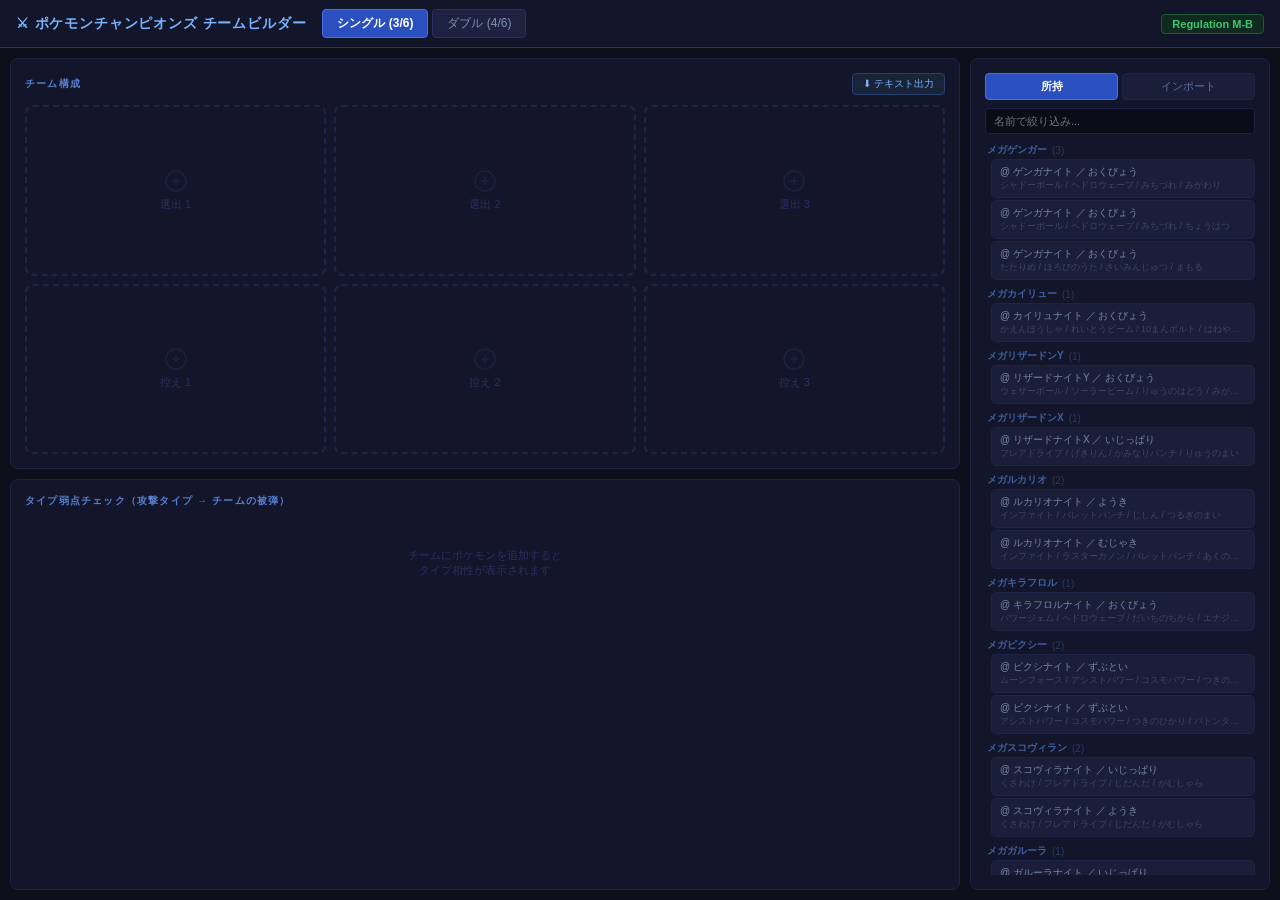
==== index.html @ 6aa1f06a "Initial commit: Pokemon Champions team builder web app Includes team builder web app (single-file HT" ====
<!DOCTYPE html>
<html lang="ja">
<head>
<meta charset="UTF-8">
<meta name="viewport" content="width=device-width, initial-scale=1.0">
<title>ポケチャン チームビルダー</title>
<style>
* { box-sizing: border-box; margin: 0; padding: 0; }
body { background: #0d0f1a; color: #dde0f0; font-family: 'Segoe UI','Noto Sans JP',sans-serif; font-size: 13px; height: 100vh; overflow: hidden; }

/* ── Header ── */
header { background: #13162a; border-bottom: 1px solid #2a3060; padding: 10px 16px; display: flex; align-items: center; gap: 16px; height: 48px; }
header h1 { font-size: 14px; font-weight: 700; color: #7ab4ff; letter-spacing: 0.06em; white-space: nowrap; }
.tabs { display: flex; gap: 4px; }
.tab { padding: 5px 14px; background: #1e2240; border: 1px solid #2a3060; border-radius: 4px; color: #8090b8; cursor: pointer; font-size: 12px; transition: all 0.15s; }
.tab.active { background: #2a50c0; border-color: #4a70e0; color: #fff; font-weight: 600; }
.tab:hover:not(.active) { border-color: #4a70e0; color: #c0d0f0; }
.reg-badge { margin-left: auto; background: #0f2a1e; border: 1px solid #1e5a38; color: #3dc870; padding: 3px 10px; border-radius: 4px; font-size: 11px; font-weight: 600; }
.btn-dl { background: #1a2438; border: 1px solid #2a4070; color: #7ab4ff; padding: 3px 10px; border-radius: 4px; font-size: 10px; cursor: pointer; transition: all 0.15s; }
.btn-dl:hover { background: #2a3a58; }

/* ── Layout ── */
.layout { display: grid; grid-template-columns: 1fr 300px; grid-template-rows: 1fr 1fr; gap: 10px; padding: 10px; height: calc(100vh - 48px); }
.import-panel { grid-column: 2; grid-row: 1 / 3; }

/* ── Panel ── */
.panel { background: #13162a; border: 1px solid #1e2448; border-radius: 8px; padding: 14px; overflow: hidden; display: flex; flex-direction: column; }
.panel-title { font-size: 10px; font-weight: 700; color: #5880d0; text-transform: uppercase; letter-spacing: 0.12em; margin-bottom: 10px; flex-shrink: 0; display: flex; justify-content: space-between; align-items: center; }

/* ── Dup warning ── */
.dup-warning { background: #2a1510; border: 1px solid #6a2020; border-radius: 4px; color: #ff8080; font-size: 10px; padding: 5px 8px; margin-bottom: 8px; flex-shrink: 0; line-height: 1.6; }

/* ── Team grid ── */
.team-grid { display: grid; grid-template-columns: repeat(3, 1fr); gap: 8px; flex: 1; }
.slot { border: 2px dashed #1e2448; border-radius: 8px; display: flex; align-items: center; justify-content: center; cursor: pointer; transition: all 0.15s; position: relative; overflow: hidden; min-height: 0; }
.slot:hover:not(.filled) { border-color: #2a50c0; background: #161a30; }
.slot.filled { border-style: solid; border-color: #2a3060; cursor: default; align-items: flex-start; }
.slot.filled.dup-poke { border-color: #8a3040 !important; }
.slot.filled.dup-item { box-shadow: 0 0 0 1px #8a6020; }
.slot-empty { display: flex; flex-direction: column; align-items: center; gap: 4px; color: #2a3060; }
.slot-empty svg { width: 24px; height: 24px; opacity: 0.4; }
.slot-empty span { font-size: 11px; }

.poke-card { width: 100%; padding: 8px 8px 8px 8px; height: 100%; position: relative; }
.poke-sprite { position: absolute; top: 4px; right: 4px; width: 52px; height: 52px; image-rendering: pixelated; opacity: 0.9; pointer-events: none; }
.poke-sprite-placeholder { position: absolute; top: 4px; right: 4px; width: 52px; height: 52px; display: flex; align-items: center; justify-content: center; font-size: 22px; opacity: 0.5; }
.poke-name { font-weight: 700; font-size: 12px; margin-bottom: 2px; cursor: pointer; padding-right: 56px; line-height: 1.3; }
.poke-name:hover { color: #7ab4ff; }
.poke-item { font-size: 10px; color: #7888a8; margin-bottom: 4px; }
.poke-types { display: flex; gap: 3px; margin-bottom: 5px; flex-wrap: wrap; }
.type-badge { font-size: 9px; padding: 2px 6px; border-radius: 3px; font-weight: 700; color: #fff; letter-spacing: 0.03em; }
.poke-moves { font-size: 9px; color: #606880; line-height: 1.65; }
.poke-nature { font-size: 9px; color: #506060; margin-top: 3px; }
.btn-remove { position: absolute; top: 4px; left: 4px; background: rgba(180,40,40,0.25); border: none; color: #ff7070; border-radius: 3px; width: 16px; height: 16px; cursor: pointer; font-size: 11px; line-height: 16px; text-align: center; transition: background 0.15s; }
.btn-remove:hover { background: rgba(200,50,50,0.5); }
.btn-edit { position: absolute; bottom: 4px; right: 4px; background: rgba(40,80,180,0.3); border: 1px solid #2a4070; color: #7ab4ff; border-radius: 3px; padding: 2px 6px; cursor: pointer; font-size: 9px; transition: background 0.15s; }
.btn-edit:hover { background: rgba(60,100,200,0.5); }

/* ── Type chart ── */
.type-chart-grid { flex: 1; overflow-y: auto; }
.type-row { display: flex; align-items: center; gap: 6px; margin-bottom: 3px; }
.type-label { flex-shrink: 0; font-size: 9px; padding: 2px 6px; border-radius: 3px; font-weight: 700; color: #fff; width: 68px; text-align: center; }
.weakness-dots { display: flex; gap: 2px; flex-wrap: wrap; }
.wd { width: 16px; height: 16px; border-radius: 50%; font-size: 8px; font-weight: 700; display: flex; align-items: center; justify-content: center; }
.wd-4 { background: #b02020; color: #fff; }
.wd-2 { background: #d06020; color: #fff; }
.wd-h { background: #1a3a28; color: #3dc870; border: 1px solid #1e5a38; }
.wd-0 { background: #101520; color: #2a3060; border: 1px solid #1e2448; }
.chart-empty { color: #2a3060; font-size: 11px; text-align: center; padding: 30px 0; }

/* ── Right panel tabs ── */
.panel-tabs { display: flex; gap: 4px; margin-bottom: 8px; flex-shrink: 0; }
.ptab { flex: 1; padding: 5px; background: #1a1e38; border: 1px solid #1e2448; border-radius: 4px; color: #6070a0; font-size: 11px; cursor: pointer; transition: all 0.15s; }
.ptab.active { background: #2a50c0; border-color: #4a70e0; color: #fff; font-weight: 600; }
.ptab-content { display: flex; flex-direction: column; flex: 1; overflow: hidden; }

/* ── My Pokemon tab ── */
.my-search { width: 100%; background: #0a0c18; border: 1px solid #1e2448; border-radius: 4px; color: #b0c0e0; padding: 6px 8px; font-size: 11px; margin-bottom: 6px; flex-shrink: 0; }
.my-search:focus { outline: none; border-color: #2a50c0; }
.my-list { flex: 1; overflow-y: auto; display: flex; flex-direction: column; gap: 2px; }
.my-group-name { font-size: 10px; font-weight: 700; color: #4060a0; display: flex; align-items: center; gap: 5px; padding: 3px 2px 2px; }
.my-group-sprite { width: 22px; height: 22px; image-rendering: pixelated; opacity: 0.85; }
.my-variant { background: #1a1e38; border: 1px solid #1e2448; border-radius: 5px; padding: 5px 8px; cursor: pointer; transition: all 0.15s; margin-left: 6px; margin-bottom: 2px; }
.my-variant:hover { border-color: #2a50c0; background: #161a30; }
.my-variant.in-team { border-color: #1e5a38; background: #0f2a1e; cursor: default; opacity: 0.6; }
.my-variant-item { font-size: 10px; color: #7888a8; }
.my-variant-moves { font-size: 9px; color: #404860; white-space: nowrap; overflow: hidden; text-overflow: ellipsis; }
.my-variant-check { color: #3dc870; font-size: 10px; margin-left: 4px; }
.my-empty { color: #2a3060; font-size: 11px; text-align: center; padding: 20px 0; }

/* ── Import tab ── */
.import-textarea { width: 100%; height: 120px; background: #0a0c18; border: 1px solid #1e2448; border-radius: 6px; color: #b0c0e0; padding: 10px; font-family: 'Consolas','Courier New',monospace; font-size: 11px; resize: none; line-height: 1.65; flex-shrink: 0; transition: border-color 0.15s; }
.import-textarea:focus { outline: none; border-color: #2a50c0; }
.import-textarea::placeholder { color: #2a3060; }
.import-actions { display: flex; gap: 5px; margin: 6px 0; flex-shrink: 0; }
.btn-upload { background: #1a2438; border: 1px solid #2a3860; color: #7090c0; padding: 6px 9px; border-radius: 5px; cursor: pointer; font-size: 11px; font-weight: 600; transition: all 0.15s; white-space: nowrap; }
.btn-upload:hover { background: #2a3448; }
.btn-parse { background: #2a50c0; border: none; color: #fff; padding: 6px; border-radius: 5px; cursor: pointer; font-size: 11px; font-weight: 700; flex: 1; transition: background 0.15s; }
.btn-parse:hover { background: #3a60d0; }
.pool-list { flex: 1; overflow-y: auto; display: flex; flex-direction: column; gap: 4px; }
.pool-empty { color: #2a3060; font-size: 11px; text-align: center; padding: 20px 0; }
.pool-item { background: #1a1e38; border: 1px solid #1e2448; border-radius: 6px; padding: 7px 10px; cursor: pointer; transition: all 0.15s; display: flex; align-items: center; gap: 6px; }
.pool-item:hover { border-color: #2a50c0; background: #161a30; }
.pool-item.in-team { border-color: #1e5a38; background: #0f2a1e; cursor: default; opacity: 0.6; }
.pool-sprite { width: 28px; height: 28px; image-rendering: pixelated; flex-shrink: 0; }
.pool-item-info { flex: 1; min-width: 0; }
.pool-item-name { font-weight: 700; font-size: 12px; }
.pool-item-sub { font-size: 10px; color: #505878; line-height: 1.4; }
.pool-check { color: #3dc870; font-size: 10px; margin-left: 4px; }

/* ── Modal ── */
.overlay { display: none; position: fixed; inset: 0; background: rgba(0,0,10,0.75); z-index: 200; align-items: center; justify-content: center; }
.overlay.open { display: flex; }
.modal { background: #13162a; border: 1px solid #2a3060; border-radius: 12px; padding: 20px; width: 420px; max-height: 88vh; overflow-y: auto; box-shadow: 0 20px 60px rgba(0,0,0,0.6); }
.modal-head { display: flex; justify-content: space-between; align-items: flex-start; margin-bottom: 12px; }
.modal-head-left { display: flex; align-items: center; gap: 10px; }
.modal-head-sprite { width: 60px; height: 60px; image-rendering: pixelated; }
.modal-name { font-size: 17px; font-weight: 700; }
.modal-close { background: none; border: none; color: #505878; cursor: pointer; font-size: 22px; line-height: 1; }
.modal-close:hover { color: #a0b0d0; }
.modal-row { display: flex; gap: 8px; margin-bottom: 6px; font-size: 12px; align-items: center; }
.modal-key { color: #506080; width: 90px; flex-shrink: 0; }
.modal-val { color: #c0d0e8; }
.modal-select { background: #0a0c18; border: 1px solid #2a3060; border-radius: 4px; color: #c0d0e8; padding: 4px 6px; font-size: 11px; flex: 1; cursor: pointer; }
.modal-select:focus { outline: none; border-color: #4a70e0; }
.modal-stats { font-family: 'Consolas',monospace; font-size: 10px; color: #6878a0; margin: 8px 0; background: #0a0c18; padding: 8px; border-radius: 4px; }
.modal-moves { display: flex; flex-direction: column; gap: 3px; margin: 6px 0; }
.modal-move { background: #1a1e38; border-radius: 4px; padding: 5px 10px; font-size: 11px; color: #a0b8d8; }
.modal-section { font-size: 10px; font-weight: 700; color: #4060a0; margin: 12px 0 6px; letter-spacing: 0.1em; border-top: 1px solid #1e2448; padding-top: 10px; }
.modal-save { background: #2a50c0; border: none; color: #fff; padding: 8px; border-radius: 6px; cursor: pointer; font-size: 12px; font-weight: 700; width: 100%; margin-top: 8px; transition: background 0.15s; }
.modal-save:hover { background: #3a60d0; }
.modal-raw-toggle { color: #404860; font-size: 10px; cursor: pointer; margin-top: 10px; user-select: none; }
.modal-raw { font-family: 'Consolas',monospace; font-size: 10px; color: #506080; margin-top: 6px; white-space: pre-wrap; background: #0a0c18; padding: 8px; border-radius: 4px; display: none; }

/* ── Scrollbar ── */
::-webkit-scrollbar { width: 4px; }
::-webkit-scrollbar-track { background: transparent; }
::-webkit-scrollbar-thumb { background: #2a3060; border-radius: 2px; }
</style>
</head>
<body>

<header>
  <h1>⚔ ポケモンチャンピオンズ チームビルダー</h1>
  <div class="tabs">
    <button class="tab active" data-fmt="single" onclick="setFormat(this)">シングル (3/6)</button>
    <button class="tab" data-fmt="double" onclick="setFormat(this)">ダブル (4/6)</button>
  </div>
  <div class="reg-badge">Regulation M-B</div>
</header>

<div class="layout">

  <!-- チーム構成 -->
  <div class="panel">
    <div class="panel-title">
      チーム構成
      <button class="btn-dl" onclick="downloadTeam()">⬇ テキスト出力</button>
    </div>
    <div class="dup-warning" id="dupWarning" style="display:none"></div>
    <div class="team-grid" id="teamGrid"></div>
  </div>

  <!-- タイプ相性 -->
  <div class="panel">
    <div class="panel-title">タイプ弱点チェック（攻撃タイプ → チームの被弾）</div>
    <div class="type-chart-grid" id="typeChart">
      <div class="chart-empty">チームにポケモンを追加すると表示されます</div>
    </div>
  </div>

  <!-- 右パネル -->
  <div class="panel import-panel">
    <div class="panel-tabs">
      <button class="ptab active" onclick="switchPTab('mine',this)">所持</button>
      <button class="ptab" onclick="switchPTab('import',this)">インポート</button>
    </div>

    <!-- 所持タブ -->
    <div id="tabMine" class="ptab-content">
      <input type="text" id="mySearch" class="my-search" placeholder="名前で絞り込み..." oninput="renderMyPokemon()">
      <div class="my-list" id="myList"><div class="my-empty">読み込み中...</div></div>
    </div>

    <!-- インポートタブ -->
    <div id="tabImport" class="ptab-content" style="display:none">
      <textarea class="import-textarea" id="importText"
        placeholder="ポケモン @ アイテム&#10;テラスタイプ: XXX&#10;特性: XXX&#10;性格: XXX&#10;HP-Atk-Def-SpA-SpD-Spe&#10;技1 / 技2 / 技3 / 技4&#10;&#10;複数匹は空行で区切る"></textarea>
      <div class="import-actions">
        <label class="btn-upload">
          📁 TXTから
          <input type="file" accept=".txt" onchange="handleFileUpload(event)" style="display:none">
        </label>
        <button class="btn-parse" onclick="parseImport()">▶ 解析して追加</button>
      </div>
      <div class="pool-list" id="poolList">
        <div class="pool-empty">解析した個体がここに並びます<br>クリックでチームに追加</div>
      </div>
    </div>
  </div>

</div>

<!-- モーダル -->
<div class="overlay" id="overlay" onclick="handleOverlayClick(event)">
  <div class="modal" id="modal">
    <div class="modal-head">
      <div class="modal-head-left">
        <img id="mSprite" class="modal-head-sprite" src="" alt="" onerror="this.style.display='none'" style="display:none">
        <div>
          <div class="modal-name" id="mName"></div>
          <div id="mTypes" style="display:flex;gap:4px;margin-top:4px;flex-wrap:wrap"></div>
        </div>
      </div>
      <button class="modal-close" onclick="closeModal()">×</button>
    </div>
    <div class="modal-row"><span class="modal-key">持ち物</span><span class="modal-val" id="mItem"></span></div>
    <div class="modal-row"><span class="modal-key">テラスタイプ</span><span class="modal-val" id="mTera"></span></div>
    <div class="modal-row"><span class="modal-key">特性</span><span class="modal-val" id="mAbility"></span></div>
    <div class="modal-row"><span class="modal-key">性格</span><span class="modal-val" id="mNature"></span></div>
    <div class="modal-stats" id="mStats"></div>
    <div class="modal-moves" id="mMoves"></div>
    <!-- 編集セクション (チーム内の場合のみ表示) -->
    <div id="editSection" style="display:none">
      <div class="modal-section">✏ 編集</div>
      <div class="modal-row"><span class="modal-key">持ち物</span><select class="modal-select" id="editItem"></select></div>
      <div class="modal-row"><span class="modal-key">性格</span><select class="modal-select" id="editNature"></select></div>
      <div class="modal-row"><span class="modal-key">技1</span><select class="modal-select" id="editMove0"></select></div>
      <div class="modal-row"><span class="modal-key">技2</span><select class="modal-select" id="editMove1"></select></div>
      <div class="modal-row"><span class="modal-key">技3</span><select class="modal-select" id="editMove2"></select></div>
      <div class="modal-row"><span class="modal-key">技4</span><select class="modal-select" id="editMove3"></select></div>
      <button class="modal-save" onclick="saveEdit()">保存してチームに反映</button>
    </div>
    <div class="modal-raw-toggle" onclick="toggleRaw()">▸ ポケソルテキスト表示</div>
    <div class="modal-raw" id="mRaw"></div>
  </div>
</div>

<script>
// ═══════════════════════════════════════════════
//  定数
// ═══════════════════════════════════════════════

const TYPE_COLORS = {
  'ノーマル':'#9099a1','ほのお':'#e8723c','みず':'#4d90d5','でんき':'#f2c33b',
  'くさ':'#5db85c','こおり':'#74cec0','かくとう':'#ce4069','どく':'#a95fc6',
  'じめん':'#d97746','ひこう':'#8fa8dd','エスパー':'#f4607e','むし':'#90c12c',
  'いわ':'#c6b138','ゴースト':'#546dac','ドラゴン':'#0a6dc4','あく':'#595761',
  'はがね':'#5a8fa3','フェアリー':'#ec8fe6'
}

const TYPES = [
  'ノーマル','ほのお','みず','でんき','くさ','こおり','かくとう','どく',
  'じめん','ひこう','エスパー','むし','いわ','ゴースト','ドラゴン','あく','はがね','フェアリー'
]

const EFF = [
  [1,1,1,1,1,1,1,1,1,1,1,1,.5,0,1,1,.5,1],
  [1,.5,.5,1,2,2,1,1,1,1,1,2,.5,1,.5,1,2,1],
  [1,2,.5,1,.5,1,1,1,2,1,1,1,2,1,.5,1,1,1],
  [1,1,2,.5,.5,1,1,1,0,2,1,1,1,1,.5,1,1,1],
  [1,.5,2,1,.5,1,1,.5,2,.5,1,.5,2,1,.5,1,.5,1],
  [1,.5,.5,1,2,.5,2,1,2,2,1,1,1,1,2,1,.5,1],
  [2,1,1,1,1,2,1,.5,1,.5,.5,.5,2,0,1,2,2,.5],
  [1,1,1,1,2,1,1,.5,.5,1,2,1,.5,1,1,1,0,2],
  [1,2,1,2,.5,1,1,2,1,0,1,.5,2,1,1,1,2,1],
  [1,1,1,.5,2,2,2,1,1,1,1,2,.5,1,1,1,.5,1],
  [1,1,1,1,1,1,2,2,1,1,.5,1,1,1,1,0,.5,1],
  [1,.5,1,1,2,1,.5,.5,1,.5,2,1,1,.5,1,2,.5,.5],
  [1,2,1,1,1,2,.5,1,.5,2,1,2,1,1,1,1,.5,1],
  [0,1,1,1,1,1,1,1,1,1,2,1,1,2,1,.5,1,1],
  [1,1,1,1,1,1,1,1,1,1,1,1,1,1,2,1,.5,0],
  [1,1,1,1,1,1,.5,1,1,1,2,.5,1,2,1,.5,1,.5],
  [1,.5,.5,.5,1,2,1,1,1,1,.5,1,2,1,1,1,.5,2],
  [1,.5,1,1,1,1,2,.5,1,1,1,1,1,1,2,2,.5,1],
]

const POKEMON_TYPES = {
  'ゲンガー':['ゴースト','どく'],'メガゲンガー':['ゴースト','どく'],
  'ガブリアス':['ドラゴン','じめん'],'メガガブリアス':['ドラゴン','じめん'],
  'カイリュー':['ドラゴン','ひこう'],'メガカイリュー':['ドラゴン','ひこう'],
  'リザードン':['ほのお','ひこう'],
  'メガリザードンX':['ほのお','ドラゴン'],'メガリザードンY':['ほのお','ひこう'],
  'ルカリオ':['かくとう','はがね'],'メガルカリオ':['かくとう','はがね'],
  'キラフロル':['いわ','どく'],'メガキラフロル':['いわ','どく'],
  'ピクシー':['フェアリー'],'メガピクシー':['フェアリー'],
  'スコヴィラン':['くさ','ほのお'],'メガスコヴィラン':['くさ','ほのお'],
  'ガルーラ':['ノーマル'],'メガガルーラ':['ノーマル'],
  'バンギラス':['いわ','あく'],'メガバンギラス':['いわ','あく'],
  'エルレイド':['かくとう','エスパー'],'メガエルレイド':['かくとう','エスパー'],
  'フラエッテ':['フェアリー'],'メガフラエッテ':['フェアリー'],
  'イダイトウ':['みず','ゴースト'],
  'イルカマン':['みず'],
  'アシレーヌ':['みず','フェアリー'],
  'ブリジュラス':['ドラゴン','はがね'],
  'ミミッキュ':['ゴースト','フェアリー'],
  'ウルガモス':['ほのお','むし'],
  'ウォッシュロトム':['みず','でんき'],'ヒートロトム':['ほのお','でんき'],
  'ドラパルト':['ドラゴン','ゴースト'],
  'ゲッコウガ':['みず','あく'],
  'ニンフィア':['フェアリー'],
  'ジャローダ':['くさ'],
  'サザンドラ':['あく','ドラゴン'],
  'ゾロアーク':['あく'],'ゾロアーク(ヒスイ)':['ノーマル','ゴースト'],
  'ドリュウズ':['じめん','はがね'],
  'ドドゲザン':['あく','はがね'],
  'ギルガルド':['はがね','ゴースト'],
  'マスカーニャ':['くさ','あく'],
  'オオニューラ':['あく','かくとう'],
  'カバルドン':['じめん'],
  'ドヒドイデ':['どく','みず'],
  'アーマーガア':['はがね','ひこう'],
  'ブラッキー':['あく'],
  'ラウドボーン':['ほのお','ゴースト'],
  'クエスパトラ':['エスパー'],
  'ワルビアル':['じめん','あく'],
  'エルフーン':['くさ','フェアリー'],
  'アブソル':['あく'],'メガアブソル':['あく'],
  'ニャオニクス':['エスパー'],
  'メタモン':['ノーマル'],
  'オニシズクモ':['みず','むし'],
  'ユキメノコ':['こおり','ゴースト'],
  'ケケンカニ':['みず','かくとう'],'メガケケンカニ':['みず','かくとう'],
  'カラミンゴ':['ほのお','ひこう'],
  'メタグロス':['はがね','エスパー'],
  'ムクホーク':['ノーマル','ひこう'],'メガムクホーク':['ノーマル','ひこう'],
  'アンニポン':['かくとう','ゴースト'],
  'テツノカシラ':['はがね','ドラゴン'],
}

// ポケAPI スプライトID
const SPRITE_IDS = {
  'ゲンガー':94,'メガゲンガー':10036,
  'カイリュー':149,'メガカイリュー':149,
  'リザードン':6,'メガリザードンX':10034,'メガリザードンY':10035,
  'ルカリオ':448,'メガルカリオ':10076,
  'キラフロル':970,'メガキラフロル':970,
  'ピクシー':36,'メガピクシー':36,
  'スコヴィラン':957,'メガスコヴィラン':957,
  'ガルーラ':115,'メガガルーラ':10044,
  'バンギラス':248,'メガバンギラス':10073,
  'エルレイド':475,'メガエルレイド':10079,
  'フラエッテ':670,'メガフラエッテ':670,
  'アブソル':359,'メガアブソル':10057,
  'ガブリアス':445,'ミミッキュ':778,'オオニューラ':903,
  'マスカーニャ':908,'イダイトウ':902,'ドラパルト':887,
  'ドリュウズ':530,'ドドゲザン':983,'ギルガルド':681,
  'イルカマン':964,'ウルガモス':637,'ブリジュラス':998,
  'ウォッシュロトム':10010,'ヒートロトム':10011,
  'ゲッコウガ':658,'ニンフィア':700,'アシレーヌ':730,
  'クエスパトラ':956,'ジャローダ':497,'サザンドラ':635,
  'ゾロアーク':571,'ゾロアーク(ヒスイ)':10186,
  'カバルドン':450,'ドヒドイデ':748,'アーマーガア':879,
  'ブラッキー':197,'ラウドボーン':911,'メタモン':132,
  'ワルビアル':553,'ニャオニクス':678,'エルフーン':547,
  'オニシズクモ':752,'アンニポン':979,
}

const ALL_NATURES = [
  'がんばりや','さみしがり','ゆうかん','いじっぱり','やんちゃ',
  'ずぶとい','すなお','のんき','わんぱく','いかりっぽい',
  'ひかえめ','どんかん','れいせい','おっとり','うっかりや',
  'おだやか','おとなしい','しんちょう','なまいき','きまぐれ',
  'ようき','むじゃき','はりきり','せっかち','おくびょう'
]

// ═══════════════════════════════════════════════
//  所持ポケモンデータ (pokemon/*.md から)
// ═══════════════════════════════════════════════

const OWNED_MD_TEXT = `
メガゲンガー @ ゲンガナイト
テラスタイプ: ゴースト
特性: のろわれボディ
性格: おくびょう
137(16)-63-100-222(252)-115-200(252)
シャドーボール / ヘドロウェーブ / みちづれ / みがわり

メガゲンガー @ ゲンガナイト
テラスタイプ: ゴースト
特性: のろわれボディ
性格: おくびょう
137(16)-63-100-222(252)-115-200(252)
シャドーボール / ヘドロウェーブ / みちづれ / ちょうはつ

メガカイリュー @ カイリュナイト
テラスタイプ: ドラゴン
特性: マルチスケイル
性格: おくびょう
168(16)-115-115-216(252)-120-154(252)
かえんほうしゃ / れいとうビーム / 10まんボルト / はねやすめ

メガリザードンY @ リザードナイトY
テラスタイプ: ほのお
特性: ひでり
性格: おくびょう
153-98-98-211(252)-137(16)-167(252)
ウェザーボール / ソーラービーム / りゅうのはどう / みがわり

メガリザードンX @ リザードナイトX
テラスタイプ: ほのお
特性: かたいツメ
性格: いじっぱり
153-200(252)-133(16)-135-105-152(252)
フレアドライブ / げきりん / かみなりパンチ / りゅうのまい

メガルカリオ @ ルカリオナイト
テラスタイプ: かくとう
特性: てきおうりょく
性格: ようき
145-197(252)-110(16)-144-90-180(252)
インファイト / バレットパンチ / じしん / つるぎのまい

メガルカリオ @ ルカリオナイト
テラスタイプ: かくとう
特性: てきおうりょく
性格: むじゃき
145-197(252)-110(16)-160-81-180(252)
インファイト / ラスターカノン / バレットパンチ / あくのはどう

メガキラフロル @ キラフロルナイト
テラスタイプ: どく
特性: てきおうりょく
性格: おくびょう
158-85-127(16)-202(252)-116-168(252)
パワージェム / ヘドロウェーブ / だいちのちから / エナジーボール

メガピクシー @ ピクシナイト
テラスタイプ: フェアリー
特性: マジックミラー
性格: ずぶとい
202(252)-76-159(252)-155-130-92(16)
ムーンフォース / アシストパワー / コスモパワー / つきのひかり

メガピクシー @ ピクシナイト
テラスタイプ: フェアリー
特性: マジックミラー
性格: ずぶとい
202(252)-76-159(252)-155-130-92(16)
アシストパワー / コスモパワー / つきのひかり / バトンタッチ

メガスコヴィラン @ スコヴィラナイト
テラスタイプ: くさ
特性: ふみん
性格: いじっぱり
143(16)-176(252)-85-115-85-127(252)
くさわけ / フレアドライブ / じだんだ / がむしゃら

メガスコヴィラン @ スコヴィラナイト
テラスタイプ: くさ
特性: ふみん
性格: ようき
143(16)-160(252)-85-115-85-139(252)
くさわけ / フレアドライブ / じだんだ / がむしゃら

メガガルーラ @ ガルーラナイト
テラスタイプ: ノーマル
特性: きもったま
性格: いじっぱり
182(16)-194(252)-120-72-120-152(252)
ねこだまし / とっておき / - / -

メガバンギラス @ バンギラスナイト
テラスタイプ: いわ
特性: すなおこし
性格: いじっぱり
207(252)-221(134)-170-103-140-108(134)
いわなだれ / はたきおとす / じしん / まもる

メガエルレイド @ エルレイドナイト
テラスタイプ: かくとう
特性: せいぎのこころ
性格: ようき
175(252)-187(16)-115-76-135-178(252)
ドレインパンチ / じしん / いわなだれ / まもる

メガフラエッテ @ フラエッテナイト
テラスタイプ: フェアリー
特性: フラワーベール
性格: おくびょう
151(16)-76-87-177(252)-148-158(252)
ムーンフォース / ドレインキッス / はめつのひかり / めいそう

カイリュー @ ラムのみ
テラスタイプ: ドラゴン
特性: マルチスケイル
性格: いじっぱり
198(252)-169-115-136(252)-120-102(16)
げきりん / じしん / しんそく / りゅうのまい

カイリュー @ こだわりハチマキ
テラスタイプ: ドラゴン
特性: マルチスケイル
性格: ようき
198(252)-154-115-136(252)-120-112(16)
げきりん / じしん / しんそく / りゅうのまい

ガブリアス @ きあいのタスキ
テラスタイプ: じめん
特性: さめはだ
性格: ようき
183-182(252)-117(16)-90-105-169(252)
げきりん / じしん / がんせきふうじ / つるぎのまい

ミミッキュ @ ラムのみ
テラスタイプ: フェアリー
特性: ばけのかわ
性格: いじっぱり
130-156(252)-100-63-127(16)-148(252)
シャドークロー / じゃれつく / かげうち / つるぎのまい

オオニューラ @ きあいのタスキ
テラスタイプ: かくとう
特性: かるわざ
性格: いじっぱり
155-200(252)-80-54-102(16)-172(252)
フェイタルクロー / インファイト / いわなだれ / ねこだまし

マスカーニャ @ こだわりスカーフ
テラスタイプ: くさ
特性: へんげんじざい
性格: いじっぱり
151-178(252)-92(16)-90-90-175(252)
トリックフラワー / はたきおとす / トリプルアクセル / とんぼがえり

マスカーニャ @ きあいのタスキ
テラスタイプ: くさ
特性: へんげんじざい
性格: ようき
151-162(252)-92(16)-90-90-192(252)
トリックフラワー / はたきおとす / トリプルアクセル / とんぼがえり

イダイトウ @ こだわりスカーフ
テラスタイプ: みず
特性: てきおうりょく
性格: いじっぱり
195-180(252)-85-90-97(16)-130(252)
ウェーブタックル / おはかまいり / クイックターン / アクアジェット

ドラパルト @ きあいのタスキ
テラスタイプ: ドラゴン
特性: クリアボディ
性格: いじっぱり
163-189(252)-97(16)-108-95-194(252)
ドラゴンアロー / とんぼがえり / ふいうち / りゅうのまい

ドリュウズ @ きあいのタスキ
テラスタイプ: じめん
特性: すなかき
性格: いじっぱり
185-205(252)-80-63-87(16)-140(252)
じしん / アイアンヘッド / いわなだれ / つるぎのまい

ドドゲザン @ くろいメガネ
テラスタイプ: あく
特性: そうだいしょう
性格: いじっぱり
207(252)-205(252)-140-72-105-72(16)
ドゲザン / ふいうち / アイアンヘッド / つるぎのまい

ギルガルド @ オボンのみ
テラスタイプ: ゴースト
特性: バトルスイッチ
性格: ゆうかん
167(252)-112(252)-162(16)-70-161-72
ポルターガイスト / アイアンヘッド / インファイト / かげうち

イルカマン @ こだわりスカーフ
テラスタイプ: みず
特性: マイティチェンジ
性格: いじっぱり
177(16)-134(252)-92-66-107-152(252)
ウェーブタックル / れいとうパンチ / インファイト / クイックターン

ゲンガー @ きあいのタスキ
テラスタイプ: ゴースト
特性: のろわれボディ
性格: おくびょう
137(16)-63-100-222(252)-115-200(252)
シャドーボール / ヘドロウェーブ / みちづれ / みがわり

ゲンガー @ きあいのタスキ
テラスタイプ: ゴースト
特性: のろわれボディ
性格: おくびょう
137(16)-63-100-222(252)-115-200(252)
シャドーボール / ヘドロウェーブ / みちづれ / ちょうはつ

ウルガモス @ ラムのみ
テラスタイプ: ほのお
特性: ほのおのからだ
性格: ひかえめ
160-58-85-205(252)-127(16)-152(252)
ほのおのまい / むしのさざめき / ギガドレイン / ちょうのまい

ブリジュラス @ オボンのみ
テラスタイプ: はがね
特性: じきゅうりょく
性格: ひかえめ
197(252)-99-150-194(252)-85-107(16)
ラスターカノン / りゅうせいぐん / 10まんボルト / はどうだん

ブリジュラス @ こだわりスカーフ
テラスタイプ: はがね
特性: じきゅうりょく
性格: ひかえめ
168(16)-99-150-194(252)-85-137(252)
ラスターカノン / りゅうせいぐん / 10まんボルト / はどうだん

ウォッシュロトム @ こだわりスカーフ
テラスタイプ: みず
特性: ふゆう
性格: ひかえめ
125-63-129(16)-172(252)-127-138(252)
ハイドロポンプ / ボルトチェンジ / 10まんボルト / トリック

ヒートロトム @ こだわりスカーフ
テラスタイプ: ほのお
特性: ふゆう
性格: ひかえめ
125-63-129(16)-172(252)-127-138(252)
オーバーヒート / 10まんボルト / ボルトチェンジ / トリック

ヒートロトム @ オボンのみ
テラスタイプ: ほのお
特性: ふゆう
性格: ひかえめ
157(252)-63-129(16)-172(252)-127-106
オーバーヒート / 10まんボルト / ボルトチェンジ / おにび

キラフロル @ こだわりスカーフ
テラスタイプ: どく
特性: どくげしょう
性格: ひかえめ
158-54-112(16)-200(252)-101-138(252)
パワージェム / ヘドロウェーブ / だいちのちから / エナジーボール

キラフロル @ オボンのみ
テラスタイプ: どく
特性: どくげしょう
性格: ひかえめ
190(252)-54-110-200(252)-101-108(16)
パワージェム / ヘドロウェーブ / だいちのちから / エナジーボール

ドラパルト @ きあいのタスキ
テラスタイプ: ドラゴン
特性: すりぬけ
性格: ひかえめ
163-126-97(16)-167(252)-95-194(252)
りゅうせいぐん / シャドーボール / かえんほうしゃ / とんぼがえり

ゲッコウガ @ きあいのタスキ
テラスタイプ: みず
特性: へんげんじざい
性格: おくびょう
147-103-87-155(252)-93(16)-191(252)
なみのり / れいとうビーム / ヘドロウェーブ / とんぼがえり

ニンフィア @ たべのこし
テラスタイプ: フェアリー
特性: フェアリースキン
性格: ひかえめ
202(252)-63-85-178(252)-150-82(16)
ハイパーボイス / めいそう / あくび / みがわり

ニンフィア @ オボンのみ
テラスタイプ: フェアリー
特性: フェアリースキン
性格: ひかえめ
202(252)-76-85-178(252)-150-82(16)
ハイパーボイス / マジカルフレイム / あくび / でんこうせっか

アシレーヌ @ オボンのみ
テラスタイプ: フェアリー
特性: げきりゅう
性格: ひかえめ
187(252)-84-94-195(252)-138(16)-80
うたかたのアリア / ムーンフォース / アクアジェット / アンコール

アシレーヌ @ オボンのみ
テラスタイプ: フェアリー
特性: げきりゅう
性格: ひかえめ
187(252)-84-94-195(252)-138(16)-80
うたかたのアリア / ムーンフォース / クイックターン / アクアジェット

クエスパトラ @ オボンのみ
テラスタイプ: エスパー
特性: かそく
性格: おくびょう
170-58-82(16)-153(252)-80-172(252)
ルナコリジョン / マジカルシャイン / めいそう / みがわり

ジャローダ @ たべのこし
テラスタイプ: くさ
特性: あまのじゃく
性格: おくびょう
150-72-117(16)-127(252)-115-181(252)
リーフストーム / ギガドレイン / みがわり / ちょうはつ

ジャローダ @ メンタルハーブ
テラスタイプ: くさ
特性: あまのじゃく
性格: ひかえめ
150-72-117(16)-139(252)-115-165(252)
リーフストーム / ギガドレイン / みがわり / ちょうはつ

サザンドラ @ こだわりスカーフ
テラスタイプ: あく
特性: ふゆう
性格: ひかえめ
169(16)-112-110-194(252)-110-150(252)
あくのはどう / りゅうのはどう / かえんほうしゃ / とんぼがえり

ゾロアーク(ヒスイ) @ きあいのタスキ
テラスタイプ: ゴースト
特性: イリュージョン
性格: おくびょう
132(16)-94-80-177(252)-80-178(252)
ハイパーボイス / うらみつらみ / かえんほうしゃ / ヘドロばくだん

ブリジュラス @ オボンのみ
テラスタイプ: はがね
特性: じきゅうりょく
性格: おだやか
197(252)-99-150-145-128(252)-107(16)
ステルスロック / ラスターカノン / りゅうせいぐん / 10まんボルト

ブリジュラス @ たべのこし
テラスタイプ: はがね
特性: じきゅうりょく
性格: おだやか
197(252)-99-150-145-128(252)-107(16)
ラスターカノン / ミラーコート / ステルスロック / ほえる

ウォッシュロトム @ オボンのみ
テラスタイプ: みず
特性: ふゆう
性格: ずぶとい
157(252)-63-174(252)-125-129(16)-106
ハイドロポンプ / ボルトチェンジ / 10まんボルト / おにび

カバルドン @ オボンのみ
テラスタイプ: じめん
特性: すなおこし
性格: わんぱく
215(252)-132-187(252)-79-92-69(16)
じしん / ステルスロック / あくび / ふきとばし

カバルドン @ オボンのみ
テラスタイプ: じめん
特性: すなおこし
性格: わんぱく
215(252)-132-187(252)-79-92-69(16)
じしん / ステルスロック / あくび / なまける

カバルドン @ たべのこし
テラスタイプ: じめん
特性: すなおこし
性格: わんぱく
215(252)-132-187(252)-79-92-69(16)
じしん / ステルスロック / あくび / なまける

ドヒドイデ @ たべのこし
テラスタイプ: どく
特性: さいせいりょく
性格: ずぶとい
157(252)-61-224(252)-73-162-57(16)
どくどく / まとわりつく / じこさいせい / くろいきり

アーマーガア @ オボンのみ
テラスタイプ: ひこう
特性: プレッシャー
性格: わんぱく
205(252)-107-172(252)-65-107(16)-87
ボディプレス / とんぼがえり / てっぺき / ちょうはつ

アーマーガア @ たべのこし
テラスタイプ: ひこう
特性: プレッシャー
性格: わんぱく
205(252)-107-172(252)-65-105-89(16)
ボディプレス / てっぺき / はねやすめ / ちょうはつ

ブラッキー @ オボンのみ
テラスタイプ: あく
特性: シンクロ
性格: ずぶとい
202(252)-63-178(252)-80-150-87(16)
イカサマ / まもる / ねがいごと / あくび

アシレーヌ @ たべのこし
テラスタイプ: フェアリー
特性: げきりゅう
性格: ずぶとい
187(252)-71-138(252)-146-136-82(16)
うたかたのアリア / ムーンフォース / クイックターン / アンコール

アシレーヌ @ たべのこし
テラスタイプ: フェアリー
特性: げきりゅう
性格: ずぶとい
187(252)-71-138(252)-146-136-82(16)
うたかたのアリア / ムーンフォース / めいそう / アンコール

ラウドボーン @ オボンのみ
テラスタイプ: ほのお
特性: てんねん
性格: ずぶとい
211(252)-72-167(252)-130-95-88(16)
フレアソング / シャドーボール / あくび / なまける

クエスパトラ @ たべのこし
テラスタイプ: エスパー
特性: かそく
性格: おくびょう
202(252)-58-82(16)-121-80-172(252)
ルナコリジョン / マジカルシャイン / めいそう / みがわり

ガブリアス @ きあいのタスキ
テラスタイプ: じめん
特性: さめはだ
性格: ようき
183-182(252)-117(16)-90-105-169(252)
ステルスロック / じしん / がんせきふうじ / つるぎのまい

ガブリアス @ きあいのタスキ
テラスタイプ: じめん
特性: さめはだ
性格: ようき
183-182(252)-117(16)-90-105-169(252)
ステルスロック / げきりん / じしん / がんせきふうじ

キラフロル @ きあいのタスキ
テラスタイプ: どく
特性: どくげしょう
性格: ひかえめ
158-54-112(16)-200(252)-101-138(252)
ステルスロック / パワージェム / ヘドロウェーブ / だいちのちから

ドラパルト @ きあいのタスキ
テラスタイプ: ドラゴン
特性: クリアボディ
性格: いじっぱり
195(252)-189(252)-97(16)-108-95-162
ドラゴンアロー / とんぼがえり / りゅうのまい / バトンタッチ

クエスパトラ @ オボンのみ
テラスタイプ: エスパー
特性: かそく
性格: ずぶとい
202(252)-58-123(252)-121-80-127(16)
ルナコリジョン / めいそう / みがわり / バトンタッチ

クエスパトラ @ きあいのタスキ
テラスタイプ: エスパー
特性: かそく
性格: おくびょう
170-58-82(16)-153(252)-80-172(252)
ルナコリジョン / めいそう / まもる / バトンタッチ

オニシズクモ @ オボンのみ
テラスタイプ: みず
特性: すいほう
性格: いじっぱり
175(252)-134(252)-112-63-152-64(16)
ねばねばネット / アクアブレイク / きゅうけつ / ミラーコート

オニシズクモ @ オボンのみ
テラスタイプ: みず
特性: すいほう
性格: いじっぱり
175(252)-134(252)-112-63-152-64(16)
ねばねばネット / アクアブレイク / とびかかる / ミラーコート

メタモン @ こだわりスカーフ
テラスタイプ: ノーマル
特性: かわりもの
性格: がんばりや
155(252)-68-100(252)-68-70(16)-68
へんしん

ワルビアル @ たべのこし
テラスタイプ: じめん
特性: いかりのつぼ
性格: いじっぱり
202(252)-185(252)-102(16)-76-90-112
じしん / ワイドブレイカー / つけあがる / まもる

アブソル @ ピントレンズ
テラスタイプ: あく
特性: きょううん
性格: おくびょう
172(252)-135-82(16)-95-80-139(252)
フェイント / つじぎり / シャドークロー / ちょうはつ

アブソル @ こだわりスカーフ
テラスタイプ: あく
特性: せいぎのこころ
性格: いじっぱり
147(56)-200(252)-82-95-80-127(216)
はたきおとす / インファイト / じゃれつく / バトンタッチ

ニャオニクス @ メンタルハーブ
テラスタイプ: エスパー
特性: いたずらごころ
性格: わんぱく
181(252)-68-133(252)-92-103(16)-124
ねこだまし / じこあんじ / バトンタッチ / まもる

ニャオニクス @ メンタルハーブ
テラスタイプ: エスパー
特性: いたずらごころ
性格: わんぱく
181(252)-68-140(252)-92-103(16)-124
じゅうりょく / なりきり / まもる / みがわり

エルフーン @ きあいのタスキ
テラスタイプ: くさ
特性: いたずらごころ
性格: おくびょう
167(252)-78-107(16)-97-95-184(252)
ふくろだたき / おいかぜ / アンコール / まもる

ゾロアーク(ヒスイ) @ きあいのタスキ
テラスタイプ: ゴースト
特性: イリュージョン
性格: ようき
162(252)-122(16)-80-135-80-172(252)
かげうち / のしかかり / じこあんじ / まもる

ゾロアーク(ヒスイ) @ きあいのタスキ
テラスタイプ: ゴースト
特性: イリュージョン
性格: ようき
132(16)-120-80-159(252)-80-172(252)
ハイパーボイス / うらみつらみ / しっとのほのお / まもる

ガブリアス @ オボンのみ
テラスタイプ: じめん
特性: さめはだ
性格: ようき
215(252)-152(16)-115-90-105-169(252)
じしん / ワイドブレイカー / いわなだれ / まもる

メガゲンガー @ ゲンガナイト
テラスタイプ: ゴースト
特性: のろわれボディ
性格: おくびょう
167(252)-76-100-190-117(16)-200(252)
たたりめ / ほろびのうた / さいみんじゅつ / まもる

ブリジュラス @ オボンのみ
テラスタイプ: はがね
特性: じきゅうりょく
性格: おだやか
197(252)-99-150-145-128(252)-107(16)
ラスターカノン / りゅうのはどう / 10まんボルト / まもる
`

// ═══════════════════════════════════════════════
//  状態
// ═══════════════════════════════════════════════

let currentFormat = 'single'
let teamSlots = Array(6).fill(null)
let pool = []
let myPokemon = []
let editSlotIdx = -1

// ═══════════════════════════════════════════════
//  パーサー
// ═══════════════════════════════════════════════

function parsePokeSol(text) {
  const blocks = text.trim().split(/\n[ \t]*\n+/)
  const result = []
  for (const block of blocks) {
    const raw = block.trim()
    if (!raw) continue
    const lines = raw.split('\n').map(l => l.trim()).filter(Boolean)
    if (lines.length < 1) continue
    const firstLine = lines[0]
    if (firstLine.startsWith('#') || firstLine.startsWith('>') || firstLine.startsWith('-')) continue
    const atIdx = firstLine.indexOf('@')
    const name = (atIdx >= 0 ? firstLine.slice(0, atIdx) : firstLine).trim()
    if (!name || name.startsWith('#') || name.startsWith('>')) continue
    const item = (atIdx >= 0 ? firstLine.slice(atIdx + 1) : '').trim()
    const poke = { name, item, teraType:'', ability:'', nature:'', stats:'', moves:[], raw }
    for (const ln of lines.slice(1)) {
      if (ln.startsWith('テラスタイプ:'))      poke.teraType = ln.slice(8).trim()
      else if (ln.startsWith('特性:'))          poke.ability  = ln.slice(3).trim()
      else if (ln.startsWith('性格:'))          poke.nature   = ln.slice(3).trim()
      else if (/^\d/.test(ln))                  poke.stats    = ln
      else if (ln.includes('/'))                poke.moves    = ln.split('/').map(m => m.trim()).filter(m => m && m !== '-')
    }
    result.push(poke)
  }
  return result
}

// ═══════════════════════════════════════════════
//  スプライト
// ═══════════════════════════════════════════════

function getSpriteUrl(name) {
  const id = SPRITE_IDS[name]
  if (!id) return null
  return `https://raw.githubusercontent.com/PokeAPI/sprites/master/sprites/pokemon/${id}.png`
}

function spriteImg(name, cls, size) {
  const url = getSpriteUrl(name)
  if (!url) return `<div class="${cls}" style="font-size:${size*0.45}px;display:flex;align-items:center;justify-content:center;width:${size}px;height:${size}px">🎮</div>`
  return `<img class="${cls}" src="${url}" width="${size}" height="${size}" alt="${name}" onerror="this.parentNode&&(this.style.display='none')">`
}

// ═══════════════════════════════════════════════
//  タイプ
// ═══════════════════════════════════════════════

function getTypes(name) {
  if (POKEMON_TYPES[name]) return POKEMON_TYPES[name]
  const keys = Object.keys(POKEMON_TYPES)
  const hit = keys.find(k => name.startsWith(k) || k.startsWith(name.replace(/（.*）/,'')))
  return hit ? POKEMON_TYPES[hit] : []
}

// ═══════════════════════════════════════════════
//  タイプ相性
// ═══════════════════════════════════════════════

function calcWeakness() {
  const members = teamSlots.filter(Boolean)
  if (!members.length) return null
  return TYPES.map((atkType, ai) => {
    const counts = { x4:0, x2:0, half:0, x0:0 }
    for (const poke of members) {
      const dts = getTypes(poke.name)
      if (!dts.length) continue
      let m = 1
      for (const dt of dts) { const di = TYPES.indexOf(dt); if (di>=0) m *= EFF[ai][di] }
      if      (m >= 4) counts.x4++
      else if (m >= 2) counts.x2++
      else if (m <= 0) counts.x0++
      else if (m < 1)  counts.half++
    }
    return { type: atkType, ...counts }
  })
}

// ═══════════════════════════════════════════════
//  重複チェック
// ═══════════════════════════════════════════════

function getDuplicates() {
  const members = teamSlots.map((p,i) => p ? {p,i} : null).filter(Boolean)
  const dupPokeIdx = new Set()
  const dupItemIdx = new Set()
  const nameCounts = {}, itemCounts = {}
  for (const {p, i} of members) {
    nameCounts[p.name] = (nameCounts[p.name]||[])
    nameCounts[p.name].push(i)
    if (p.item) {
      itemCounts[p.item] = (itemCounts[p.item]||[])
      itemCounts[p.item].push(i)
    }
  }
  const dupPokeNames = [], dupItemNames = []
  for (const [name, idxs] of Object.entries(nameCounts)) {
    if (idxs.length > 1) { idxs.forEach(i => dupPokeIdx.add(i)); dupPokeNames.push(name) }
  }
  for (const [item, idxs] of Object.entries(itemCounts)) {
    if (idxs.length > 1) { idxs.forEach(i => dupItemIdx.add(i)); dupItemNames.push(item) }
  }
  return { dupPokeIdx, dupItemIdx, dupPokeNames, dupItemNames }
}

// ═══════════════════════════════════════════════
//  採用率ソート
// ═══════════════════════════════════════════════

function getVariantOptions(pokeName) {
  const variants = myPokemon.filter(p => p.name === pokeName)
  const itemFreq = {}, natureFreq = {}, moveFreq = {}
  for (const v of variants) {
    if (v.item) itemFreq[v.item] = (itemFreq[v.item]||0)+1
    if (v.nature) natureFreq[v.nature] = (natureFreq[v.nature]||0)+1
    for (const m of v.moves) if (m) moveFreq[m] = (moveFreq[m]||0)+1
  }
  const sortFreq = obj => Object.entries(obj).sort((a,b)=>b[1]-a[1]).map(e=>e[0])
  const sortedNatures = sortFreq(natureFreq)
  const allNaturesSorted = [...sortedNatures, ...ALL_NATURES.filter(n => !sortedNatures.includes(n))]
  return {
    items: sortFreq(itemFreq),
    natures: allNaturesSorted,
    moves: sortFreq(moveFreq)
  }
}

// ═══════════════════════════════════════════════
//  レンダリング
// ═══════════════════════════════════════════════

function render() {
  renderTeam()
  renderTypeChart()
  renderPool()
  renderMyPokemon()
}

function renderTeam() {
  const { dupPokeIdx, dupItemIdx, dupPokeNames, dupItemNames } = getDuplicates()
  const warnEl = document.getElementById('dupWarning')
  const msgs = []
  if (dupPokeNames.length) msgs.push(`⚠ 同じポケモン: ${dupPokeNames.join(', ')}`)
  if (dupItemNames.length) msgs.push(`⚠ 同じ持ち物: ${dupItemNames.join(', ')}`)
  if (msgs.length) { warnEl.style.display=''; warnEl.innerHTML = msgs.join('<br>') }
  else { warnEl.style.display='none' }

  const grid = document.getElementById('teamGrid')
  grid.innerHTML = ''
  for (let i = 0; i < 6; i++) {
    const poke = teamSlots[i]
    const el = document.createElement('div')
    let cls = 'slot'
    if (poke) {
      cls += ' filled'
      if (dupPokeIdx.has(i)) cls += ' dup-poke'
      if (dupItemIdx.has(i)) cls += ' dup-item'
    }
    el.className = cls
    if (poke) {
      const types = getTypes(poke.name)
      const badges = types.map(t =>
        `<span class="type-badge" style="background:${TYPE_COLORS[t]||'#555'}">${t}</span>`
      ).join('')
      const spriteUrl = getSpriteUrl(poke.name)
      const spriteHtml = spriteUrl
        ? `<img class="poke-sprite" src="${spriteUrl}" alt="${poke.name}" onerror="this.style.display='none'">`
        : `<div class="poke-sprite-placeholder">🎮</div>`
      el.innerHTML = `
        <div class="poke-card">
          ${spriteHtml}
          <button class="btn-remove" onclick="removeSlot(${i})" title="削除">×</button>
          <div class="poke-name" onclick="openEditModal(${i})">${poke.name}</div>
          <div class="poke-item">@ ${poke.item||'—'}</div>
          <div class="poke-types">${badges}</div>
          <div class="poke-moves">${poke.moves.join(' / ')||'—'}</div>
          <div class="poke-nature">${poke.nature||''}${poke.ability?' · '+poke.ability:''}</div>
          <button class="btn-edit" onclick="openEditModal(${i})">✏ 編集</button>
        </div>
      `
    } else {
      const label = currentFormat==='single'
        ? (i<3 ? `選出 ${i+1}` : `控え ${i-2}`)
        : (i<4 ? `選出 ${i+1}` : `控え ${i-3}`)
      el.innerHTML = `
        <div class="slot-empty">
          <svg viewBox="0 0 24 24" fill="none" stroke="currentColor" stroke-width="1.5">
            <circle cx="12" cy="12" r="10"/><line x1="12" y1="8" x2="12" y2="16"/><line x1="8" y1="12" x2="16" y2="12"/>
          </svg>
          <span>${label}</span>
        </div>
      `
      el.addEventListener('click', () => highlightPool())
    }
    grid.appendChild(el)
  }
}

function renderTypeChart() {
  const el = document.getElementById('typeChart')
  const w = calcWeakness()
  if (!w) { el.innerHTML = '<div class="chart-empty">チームにポケモンを追加すると<br>タイプ相性が表示されます</div>'; return }
  el.innerHTML = w.map(row => {
    const dots = [
      ...Array(row.x4).fill(`<div class="wd wd-4" title="4倍弱点">4</div>`),
      ...Array(row.x2).fill(`<div class="wd wd-2" title="2倍弱点">2</div>`),
      ...Array(row.half).fill(`<div class="wd wd-h" title="半減">½</div>`),
      ...Array(row.x0).fill(`<div class="wd wd-0" title="無効">✕</div>`),
    ].join('')
    return `<div class="type-row">
      <span class="type-label" style="background:${TYPE_COLORS[row.type]||'#555'}">${row.type}</span>
      <div class="weakness-dots">${dots}</div>
    </div>`
  }).join('')
}

function renderPool() {
  const el = document.getElementById('poolList')
  if (!pool.length) { el.innerHTML = '<div class="pool-empty">解析した個体がここに並びます<br>クリックでチームに追加</div>'; return }
  el.innerHTML = pool.map((p, i) => {
    const inTeam = teamSlots.some(s => s && s.raw === p.raw)
    const spriteUrl = getSpriteUrl(p.name)
    const spriteHtml = spriteUrl
      ? `<img class="pool-sprite" src="${spriteUrl}" alt="" onerror="this.style.display='none'">`
      : `<div class="pool-sprite" style="font-size:18px;display:flex;align-items:center;justify-content:center">🎮</div>`
    return `
      <div class="pool-item${inTeam?' in-team':''}" onclick="${inTeam?'':'addToTeam('+i+')'}" title="${inTeam?'チームに追加済み':'クリックでチームに追加'}">
        ${spriteHtml}
        <div class="pool-item-info">
          <div class="pool-item-name">${p.name}${inTeam?'<span class="pool-check">✓</span>':''}</div>
          <div class="pool-item-sub">@ ${p.item||'—'} ／ ${p.nature||'—'}</div>
          <div class="pool-item-sub" style="color:#3a4060">${p.moves.join(' / ')||''}</div>
        </div>
      </div>`
  }).join('')
}

function renderMyPokemon() {
  const el = document.getElementById('myList')
  const q = (document.getElementById('mySearch').value||'').toLowerCase()
  const filtered = myPokemon.filter(p => !q || p.name.includes(q))
  if (!filtered.length) { el.innerHTML = `<div class="my-empty">${q?'該当なし':'所持ポケモンなし'}</div>`; return }

  // グループ化
  const groups = {}
  for (const p of filtered) {
    if (!groups[p.name]) groups[p.name] = []
    groups[p.name].push(p)
  }

  let html = ''
  for (const [name, variants] of Object.entries(groups)) {
    const spriteUrl = getSpriteUrl(name)
    const spriteHtml = spriteUrl
      ? `<img class="my-group-sprite" src="${spriteUrl}" alt="" onerror="this.style.display='none'">`
      : ''
    html += `<div class="my-group">
      <div class="my-group-name">${spriteHtml}${name} <span style="color:#2a3a60;font-weight:400">(${variants.length})</span></div>`
    for (let vi = 0; vi < variants.length; vi++) {
      const v = variants[vi]
      // myPokemon全体でのインデックスを探す
      const globalIdx = myPokemon.findIndex(p => p.raw === v.raw)
      const inTeam = teamSlots.some(s => s && s.raw === v.raw)
      html += `
        <div class="my-variant${inTeam?' in-team':''}" onclick="${inTeam?'':'addMyPokemon('+globalIdx+')'}" title="${inTeam?'チームに追加済み':'クリックでチームに追加'}">
          <div class="my-variant-item">@ ${v.item||'—'} ／ ${v.nature||'—'}${inTeam?'<span class="my-variant-check"> ✓</span>':''}</div>
          <div class="my-variant-moves">${v.moves.join(' / ')||''}</div>
        </div>`
    }
    html += `</div>`
  }
  el.innerHTML = html
}

// ═══════════════════════════════════════════════
//  アクション
// ═══════════════════════════════════════════════

function setFormat(btn) {
  currentFormat = btn.dataset.fmt
  document.querySelectorAll('.tab').forEach(t => t.classList.remove('active'))
  btn.classList.add('active')
  renderTeam()
}

function switchPTab(tab, btn) {
  document.querySelectorAll('.ptab').forEach(t => t.classList.remove('active'))
  btn.classList.add('active')
  document.getElementById('tabMine').style.display = tab==='mine' ? 'flex' : 'none'
  document.getElementById('tabImport').style.display = tab==='import' ? 'flex' : 'none'
}

function parseImport() {
  const text = document.getElementById('importText').value
  if (!text.trim()) return
  const parsed = parsePokeSol(text)
  if (!parsed.length) { alert('解析できませんでした。\nフォーマットを確認してください。'); return }
  let added = 0
  for (const p of parsed) { if (!pool.some(ex => ex.raw===p.raw)) { pool.push(p); added++ } }
  document.getElementById('importText').value = ''
  renderPool()
  if (added) { const el=document.getElementById('poolList'); el.scrollTop=el.scrollHeight }
}

function handleFileUpload(e) {
  const file = e.target.files[0]
  if (!file) return
  const reader = new FileReader()
  reader.onload = ev => {
    const text = ev.target.result
    const parsed = parsePokeSol(text)
    if (!parsed.length) { alert('解析できませんでした。\nポケソルテキスト形式のtxtファイルを使用してください。'); return }
    let added = 0
    for (const p of parsed) { if (!pool.some(ex => ex.raw===p.raw)) { pool.push(p); added++ } }
    renderPool()
    // インポートタブに切り替え
    document.querySelectorAll('.ptab')[1].click()
    if (added) { const el=document.getElementById('poolList'); el.scrollTop=el.scrollHeight }
    e.target.value = ''
  }
  reader.readAsText(file, 'UTF-8')
}

function addToTeam(idx) {
  const poke = pool[idx]
  const empty = teamSlots.indexOf(null)
  if (empty===-1) { alert('チームが満員です。× ボタンで外してから追加してください。'); return }
  teamSlots[empty] = JSON.parse(JSON.stringify(poke))
  render()
}

function addMyPokemon(idx) {
  const poke = myPokemon[idx]
  const empty = teamSlots.indexOf(null)
  if (empty===-1) { alert('チームが満員です。× ボタンで外してから追加してください。'); return }
  teamSlots[empty] = JSON.parse(JSON.stringify(poke))
  render()
}

function removeSlot(i) {
  teamSlots[i] = null
  render()
}

function downloadTeam() {
  const members = teamSlots.filter(Boolean)
  if (!members.length) { alert('チームにポケモンがいません。'); return }
  const text = members.map(p => buildRaw(p)).join('\n\n')
  const blob = new Blob([text], { type: 'text/plain;charset=utf-8' })
  const a = document.createElement('a')
  a.href = URL.createObjectURL(blob)
  a.download = 'team.txt'
  a.click()
  URL.revokeObjectURL(a.href)
}

function buildRaw(poke) {
  const lines = [`${poke.name} @ ${poke.item}`]
  if (poke.teraType) lines.push(`テラスタイプ: ${poke.teraType}`)
  if (poke.ability)  lines.push(`特性: ${poke.ability}`)
  if (poke.nature)   lines.push(`性格: ${poke.nature}`)
  if (poke.stats)    lines.push(poke.stats)
  if (poke.moves.length) lines.push(poke.moves.join(' / '))
  return lines.join('\n')
}

function highlightPool() {
  const target = document.getElementById('tabMine').style.display !== 'none'
    ? document.getElementById('myList')
    : document.getElementById('poolList')
  target.style.outline = '2px solid #2a50c0'
  target.style.borderRadius = '6px'
  setTimeout(() => { target.style.outline = ''; target.style.borderRadius = '' }, 800)
}

// ═══════════════════════════════════════════════
//  モーダル（表示 + 編集）
// ═══════════════════════════════════════════════

let currentPoke = null

function openEditModal(slotIdx) {
  editSlotIdx = slotIdx
  const poke = teamSlots[slotIdx]
  _showModal(poke, true)
}

function openViewModal(poke) {
  editSlotIdx = -1
  _showModal(poke, false)
}

function _showModal(poke, editable) {
  currentPoke = poke
  document.getElementById('mName').textContent = poke.name
  const spriteEl = document.getElementById('mSprite')
  const spriteUrl = getSpriteUrl(poke.name)
  if (spriteUrl) { spriteEl.src = spriteUrl; spriteEl.style.display = '' }
  else { spriteEl.style.display = 'none' }
  const types = getTypes(poke.name)
  document.getElementById('mTypes').innerHTML = types.map(t =>
    `<span class="type-badge" style="background:${TYPE_COLORS[t]||'#555'}">${t}</span>`
  ).join('')
  document.getElementById('mItem').textContent    = poke.item     || '—'
  document.getElementById('mTera').textContent    = poke.teraType || '—'
  document.getElementById('mAbility').textContent = poke.ability  || '—'
  document.getElementById('mNature').textContent  = poke.nature   || '—'
  document.getElementById('mStats').textContent   = poke.stats    || '—'
  document.getElementById('mMoves').innerHTML = poke.moves.length
    ? poke.moves.map(m => `<div class="modal-move">▸ ${m}</div>`).join('')
    : '<div class="modal-move" style="color:#3a4060">技なし</div>'
  document.getElementById('mRaw').textContent = buildRaw(poke)
  document.getElementById('mRaw').style.display = 'none'

  const editSection = document.getElementById('editSection')
  if (editable) {
    editSection.style.display = ''
    const opts = getVariantOptions(poke.name)
    // item select
    _fillSelect('editItem', opts.items, poke.item)
    // nature select
    _fillSelect('editNature', opts.natures, poke.nature)
    // move selects
    for (let m = 0; m < 4; m++) {
      _fillSelect('editMove'+m, opts.moves, poke.moves[m]||'', true)
    }
  } else {
    editSection.style.display = 'none'
  }

  document.getElementById('overlay').classList.add('open')
}

function _fillSelect(id, options, currentVal, allowEmpty) {
  const sel = document.getElementById(id)
  sel.innerHTML = ''
  if (allowEmpty) {
    const opt = document.createElement('option')
    opt.value = ''; opt.textContent = '（なし）'
    sel.appendChild(opt)
  }
  // currentVal が options にない場合は先頭に追加
  const allOpts = [...options]
  if (currentVal && !allOpts.includes(currentVal)) allOpts.unshift(currentVal)
  for (const v of allOpts) {
    const opt = document.createElement('option')
    opt.value = v; opt.textContent = v
    if (v === currentVal) opt.selected = true
    sel.appendChild(opt)
  }
}

function saveEdit() {
  if (editSlotIdx < 0) return
  const poke = teamSlots[editSlotIdx]
  poke.item   = document.getElementById('editItem').value
  poke.nature = document.getElementById('editNature').value
  poke.moves  = [0,1,2,3].map(i => document.getElementById('editMove'+i).value).filter(Boolean)
  poke.raw    = buildRaw(poke)
  closeModal()
  render()
}

function closeModal() { document.getElementById('overlay').classList.remove('open') }
function handleOverlayClick(e) { if (e.target.id==='overlay') closeModal() }
function toggleRaw() {
  const el = document.getElementById('mRaw')
  const tog = document.querySelector('.modal-raw-toggle')
  if (el.style.display==='none') { el.style.display='block'; tog.textContent='▾ ポケソルテキスト非表示' }
  else { el.style.display='none'; tog.textContent='▸ ポケソルテキスト表示' }
}

// ═══════════════════════════════════════════════
//  キーボード
// ═══════════════════════════════════════════════

document.addEventListener('keydown', e => { if (e.key==='Escape') closeModal() })

// ═══════════════════════════════════════════════
//  初期化
// ═══════════════════════════════════════════════

myPokemon = parsePokeSol(OWNED_MD_TEXT)
render()
</script>
</body>
</html>
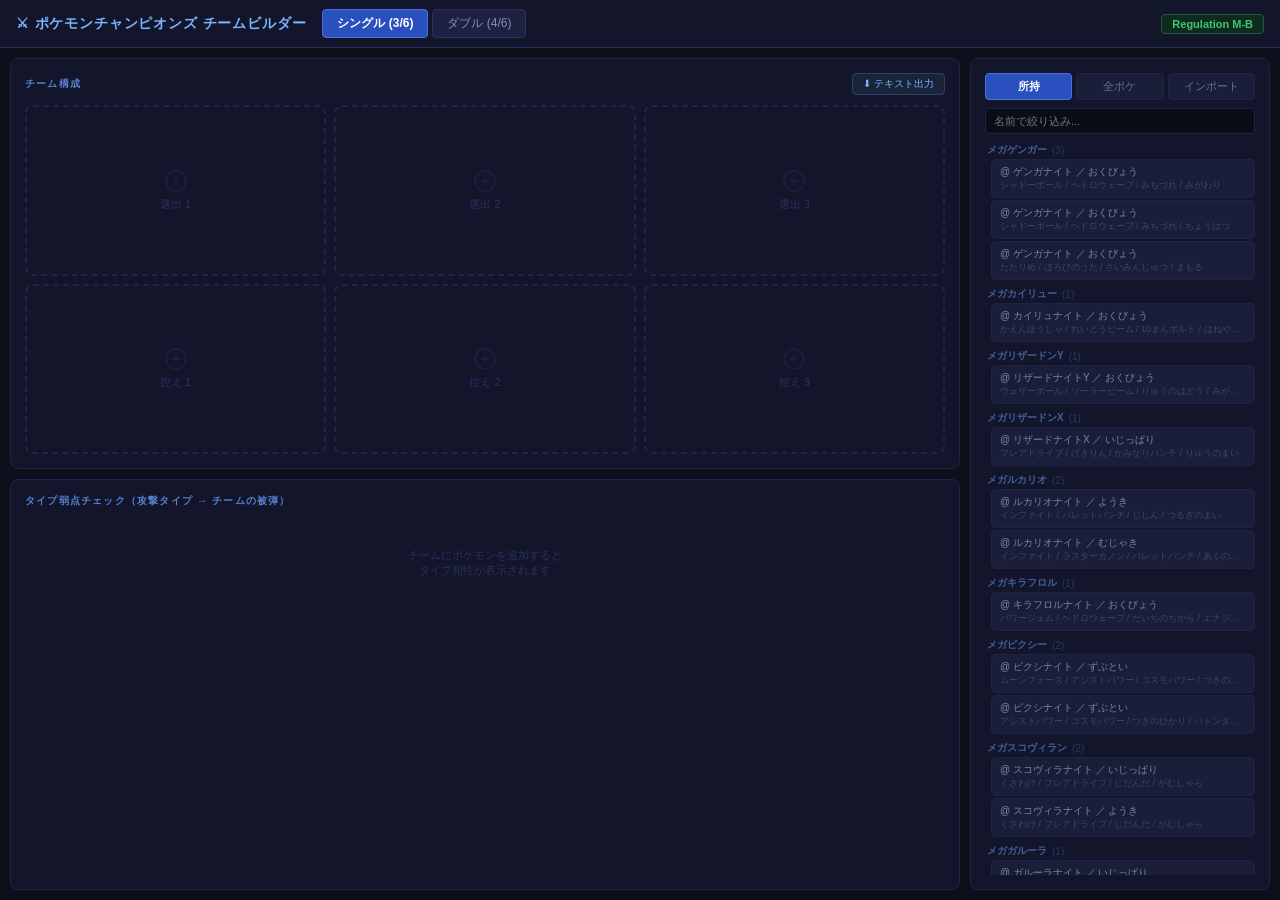
==== commit 7e643b1a: "Add all-pokemon tab, move selection, sprite fixes" ====
--- a/index.html
+++ b/index.html
@@ -132,6 +132,17 @@
 .modal-raw-toggle { color: #404860; font-size: 10px; cursor: pointer; margin-top: 10px; user-select: none; }
 .modal-raw { font-family: 'Consolas',monospace; font-size: 10px; color: #506080; margin-top: 6px; white-space: pre-wrap; background: #0a0c18; padding: 8px; border-radius: 4px; display: none; }
 
+/* ── All Pokemon tab ── */
+.all-poke-item { background: #1a1e38; border: 1px solid #1e2448; border-radius: 5px; padding: 5px 8px; cursor: pointer; transition: all 0.15s; display: flex; align-items: center; gap: 7px; margin-bottom: 2px; }
+.all-poke-item:hover { border-color: #2a50c0; background: #161a30; }
+.all-poke-sprite { width: 26px; height: 26px; image-rendering: pixelated; flex-shrink: 0; }
+.all-poke-name { font-weight: 700; font-size: 11px; flex: 1; }
+.all-poke-types { display: flex; gap: 2px; }
+
+/* ── Add modal ── */
+.modal-input { background: #0a0c18; border: 1px solid #2a3060; border-radius: 4px; color: #c0d0e8; padding: 4px 6px; font-size: 11px; flex: 1; }
+.modal-input:focus { outline: none; border-color: #4a70e0; }
+
 /* ── Scrollbar ── */
 ::-webkit-scrollbar { width: 4px; }
 ::-webkit-scrollbar-track { background: transparent; }
@@ -173,6 +184,7 @@
   <div class="panel import-panel">
     <div class="panel-tabs">
       <button class="ptab active" onclick="switchPTab('mine',this)">所持</button>
+      <button class="ptab" onclick="switchPTab('all',this)">全ポケ</button>
       <button class="ptab" onclick="switchPTab('import',this)">インポート</button>
     </div>
 
@@ -180,6 +192,12 @@
     <div id="tabMine" class="ptab-content">
       <input type="text" id="mySearch" class="my-search" placeholder="名前で絞り込み..." oninput="renderMyPokemon()">
       <div class="my-list" id="myList"><div class="my-empty">読み込み中...</div></div>
+    </div>
+
+    <!-- 全ポケタブ -->
+    <div id="tabAll" class="ptab-content" style="display:none">
+      <input type="text" id="allSearch" class="my-search" placeholder="名前で絞り込み..." oninput="renderAllPokemon()">
+      <div class="my-list" id="allList"></div>
     </div>
 
     <!-- インポートタブ -->
@@ -199,6 +217,39 @@
     </div>
   </div>
 
+</div>
+
+<!-- 追加モーダル -->
+<div class="overlay" id="addOverlay" onclick="handleAddOverlayClick(event)">
+  <div class="modal" id="addModal">
+    <div class="modal-head">
+      <div class="modal-head-left">
+        <img id="aMSprite" class="modal-head-sprite" src="" alt="" onerror="this.style.display='none'" style="display:none">
+        <div>
+          <input class="modal-input" id="aMName" placeholder="ポケモン名" style="font-size:16px;font-weight:700;width:180px">
+          <div id="aMTypes" style="display:flex;gap:4px;margin-top:4px;flex-wrap:wrap"></div>
+        </div>
+      </div>
+      <button class="modal-close" onclick="closeAddModal()">×</button>
+    </div>
+    <div class="modal-row"><span class="modal-key">テラスタイプ</span>
+      <select class="modal-select" id="aEditTera"></select></div>
+    <div class="modal-row"><span class="modal-key">特性</span>
+      <input class="modal-input" id="aEditAbility" type="text" placeholder="特性名"></div>
+    <div class="modal-row"><span class="modal-key">持ち物</span>
+      <select class="modal-select" id="aEditItem"></select></div>
+    <div class="modal-row"><span class="modal-key">性格</span>
+      <select class="modal-select" id="aEditNature"></select></div>
+    <div class="modal-row"><span class="modal-key">技1</span>
+      <select class="modal-select" id="aEditMove0"></select></div>
+    <div class="modal-row"><span class="modal-key">技2</span>
+      <select class="modal-select" id="aEditMove1"></select></div>
+    <div class="modal-row"><span class="modal-key">技3</span>
+      <select class="modal-select" id="aEditMove2"></select></div>
+    <div class="modal-row"><span class="modal-key">技4</span>
+      <select class="modal-select" id="aEditMove3"></select></div>
+    <button class="modal-save" onclick="addNewPokemonToTeam()">チームに追加</button>
+  </div>
 </div>
 
 <!-- モーダル -->
@@ -325,7 +376,19 @@
   'メタグロス':['はがね','エスパー'],
   'ムクホーク':['ノーマル','ひこう'],'メガムクホーク':['ノーマル','ひこう'],
   'アンニポン':['かくとう','ゴースト'],
-  'テツノカシラ':['はがね','ドラゴン'],
+  'テツノカシラ':['はがね','ゴースト'],
+  'ラフレシア':['くさ','どく'],'ハリーセン':['みず','どく'],
+  'ジュカイン':['くさ'],'メガジュカイン':['くさ','ドラゴン'],
+  'バシャーモ':['ほのお','かくとう'],'メガバシャーモ':['ほのお','かくとう'],
+  'ラグラージ':['みず','じめん'],'メガラグラージ':['みず','じめん'],
+  'クチート':['はがね','フェアリー'],'メガクチート':['はがね','フェアリー'],
+  'メタグロス':['はがね','エスパー'],'メガメタグロス':['はがね','エスパー'],
+  'ムクホーク':['ノーマル','ひこう'],'メガムクホーク':['ノーマル','ひこう'],
+  'ムシャーナ':['エスパー'],'ペンドラー':['むし','どく'],'ズルズキン':['あく','かくとう'],
+  'シビルドン':['でんき'],'カエンジシ':['ほのお','ノーマル'],
+  'カラマネロ':['あく','エスパー'],'ガメノデス':['いわ','みず'],'ドラミドロ':['どく','ドラゴン'],
+  'オーロンゲ':['あく','フェアリー'],'タイレーツ':['かくとう'],
+  'オーバーキル':['どく','あく'],'ハカドッグ':['ゴースト'],
 }
 
 // ポケAPI スプライトID
@@ -354,6 +417,19 @@
   'ブラッキー':197,'ラウドボーン':911,'メタモン':132,
   'ワルビアル':553,'ニャオニクス':678,'エルフーン':547,
   'オニシズクモ':752,'アンニポン':979,
+  'ユキメノコ':478,'ケケンカニ':740,'メガケケンカニ':740,
+  'メタグロス':376,'メガメタグロス':10077,
+  'ムクホーク':398,'メガムクホーク':398,
+  'ラフレシア':45,'ハリーセン':211,
+  'ジュカイン':254,'メガジュカイン':10065,
+  'バシャーモ':257,'メガバシャーモ':10071,
+  'ラグラージ':260,'メガラグラージ':10064,
+  'クチート':303,'メガクチート':10043,
+  'ムシャーナ':518,'ペンドラー':545,'ズルズキン':560,
+  'シビルドン':604,'カエンジシ':668,'カラマネロ':687,
+  'ガメノデス':689,'ドラミドロ':691,'オーロンゲ':861,
+  'タイレーツ':870,'オーバーキル':904,'ハカドッグ':930,
+  'テツノカシラ':1000,
 }
 
 const ALL_NATURES = [
@@ -967,6 +1043,8 @@
 let pool = []
 let myPokemon = []
 let editSlotIdx = -1
+let ALL_MOVES = []
+let ALL_ITEMS = []
 
 // ═══════════════════════════════════════════════
 //  パーサー
@@ -1259,8 +1337,10 @@
 function switchPTab(tab, btn) {
   document.querySelectorAll('.ptab').forEach(t => t.classList.remove('active'))
   btn.classList.add('active')
-  document.getElementById('tabMine').style.display = tab==='mine' ? 'flex' : 'none'
+  document.getElementById('tabMine').style.display   = tab==='mine'   ? 'flex' : 'none'
+  document.getElementById('tabAll').style.display    = tab==='all'    ? 'flex' : 'none'
   document.getElementById('tabImport').style.display = tab==='import' ? 'flex' : 'none'
+  if (tab==='all') renderAllPokemon()
 }
 
 function parseImport() {
@@ -1393,9 +1473,10 @@
     _fillSelect('editItem', opts.items, poke.item)
     // nature select
     _fillSelect('editNature', opts.natures, poke.nature)
-    // move selects
+    // move selects (owned moves first, then all known moves)
+    const allMovesForEdit = [...opts.moves, ...ALL_MOVES.filter(mv=>!opts.moves.includes(mv))]
     for (let m = 0; m < 4; m++) {
-      _fillSelect('editMove'+m, opts.moves, poke.moves[m]||'', true)
+      _fillSelect('editMove'+m, allMovesForEdit, poke.moves[m]||'', true)
     }
   } else {
     editSection.style.display = 'none'
@@ -1436,6 +1517,79 @@
 
 function closeModal() { document.getElementById('overlay').classList.remove('open') }
 function handleOverlayClick(e) { if (e.target.id==='overlay') closeModal() }
+
+// ═══════════════════════════════════════════════
+//  全ポケタブ
+// ═══════════════════════════════════════════════
+
+function renderAllPokemon() {
+  const el = document.getElementById('allList')
+  const q = (document.getElementById('allSearch').value||'').toLowerCase()
+  const all = Object.keys(POKEMON_TYPES).sort((a,b)=>a.localeCompare(b,'ja'))
+  const filtered = q ? all.filter(n=>n.toLowerCase().includes(q)) : all
+  if (!filtered.length) { el.innerHTML = '<div class="my-empty">該当なし</div>'; return }
+  el.innerHTML = filtered.map(name => {
+    const types = POKEMON_TYPES[name]||[]
+    const badges = types.map(t=>`<span class="type-badge" style="background:${TYPE_COLORS[t]||'#555'};font-size:8px">${t}</span>`).join('')
+    const spriteUrl = getSpriteUrl(name)
+    const spriteHtml = spriteUrl
+      ? `<img class="all-poke-sprite" src="${spriteUrl}" onerror="this.style.display='none'">`
+      : `<div class="all-poke-sprite" style="font-size:16px;display:flex;align-items:center;justify-content:center">🎮</div>`
+    return `<div class="all-poke-item" onclick="openAddPokemonModal('${name.replace(/'/g,'\\\'')}')">${spriteHtml}<span class="all-poke-name">${name}</span><div class="all-poke-types">${badges}</div></div>`
+  }).join('')
+}
+
+function openAddPokemonModal(name) {
+  const spriteEl = document.getElementById('aMSprite')
+  const spriteUrl = getSpriteUrl(name)
+  if (spriteUrl) { spriteEl.src = spriteUrl; spriteEl.style.display = '' }
+  else { spriteEl.style.display = 'none' }
+  document.getElementById('aMName').value = name
+  const types = getTypes(name)
+  document.getElementById('aMTypes').innerHTML = types.map(t =>
+    `<span class="type-badge" style="background:${TYPE_COLORS[t]||'#555'}">${t}</span>`
+  ).join('')
+  // テラスタイプ
+  const teraEl = document.getElementById('aEditTera')
+  teraEl.innerHTML = TYPES.map(t=>`<option value="${t}">${t}</option>`).join('')
+  if (types[0]) teraEl.value = types[0]
+  // 持ち物
+  const itemEl = document.getElementById('aEditItem')
+  itemEl.innerHTML = '<option value="">（なし）</option>' + ALL_ITEMS.map(i=>`<option value="${i}">${i}</option>`).join('')
+  // 性格
+  const natEl = document.getElementById('aEditNature')
+  natEl.innerHTML = ALL_NATURES.map(n=>`<option value="${n}">${n}</option>`).join('')
+  // 技
+  const moveOpts = '<option value="">（なし）</option>' + ALL_MOVES.map(m=>`<option value="${m}">${m}</option>`).join('')
+  for (let i=0;i<4;i++) document.getElementById('aEditMove'+i).innerHTML = moveOpts
+  document.getElementById('aEditAbility').value = ''
+  document.getElementById('addOverlay').classList.add('open')
+}
+
+function addNewPokemonToTeam() {
+  const name = document.getElementById('aMName').value.trim()
+  if (!name) return
+  const empty = teamSlots.indexOf(null)
+  if (empty===-1) { alert('チームが満員です。× ボタンで外してから追加してください。'); return }
+  const moves = [0,1,2,3].map(i=>document.getElementById('aEditMove'+i).value).filter(Boolean)
+  const poke = {
+    name,
+    item: document.getElementById('aEditItem').value,
+    teraType: document.getElementById('aEditTera').value,
+    ability: document.getElementById('aEditAbility').value,
+    nature: document.getElementById('aEditNature').value,
+    stats: '',
+    moves,
+    raw: '',
+  }
+  poke.raw = buildRaw(poke)
+  teamSlots[empty] = poke
+  closeAddModal()
+  render()
+}
+
+function closeAddModal() { document.getElementById('addOverlay').classList.remove('open') }
+function handleAddOverlayClick(e) { if (e.target.id==='addOverlay') closeAddModal() }
 function toggleRaw() {
   const el = document.getElementById('mRaw')
   const tog = document.querySelector('.modal-raw-toggle')
@@ -1447,13 +1601,15 @@
 //  キーボード
 // ═══════════════════════════════════════════════
 
-document.addEventListener('keydown', e => { if (e.key==='Escape') closeModal() })
+document.addEventListener('keydown', e => { if (e.key==='Escape') { closeModal(); closeAddModal() } })
 
 // ═══════════════════════════════════════════════
 //  初期化
 // ═══════════════════════════════════════════════
 
 myPokemon = parsePokeSol(OWNED_MD_TEXT)
+ALL_MOVES = [...new Set(myPokemon.flatMap(p => p.moves))].sort((a,b)=>a.localeCompare(b,'ja'))
+ALL_ITEMS = [...new Set(myPokemon.map(p => p.item).filter(Boolean))].sort((a,b)=>a.localeCompare(b,'ja'))
 render()
 </script>
 </body>
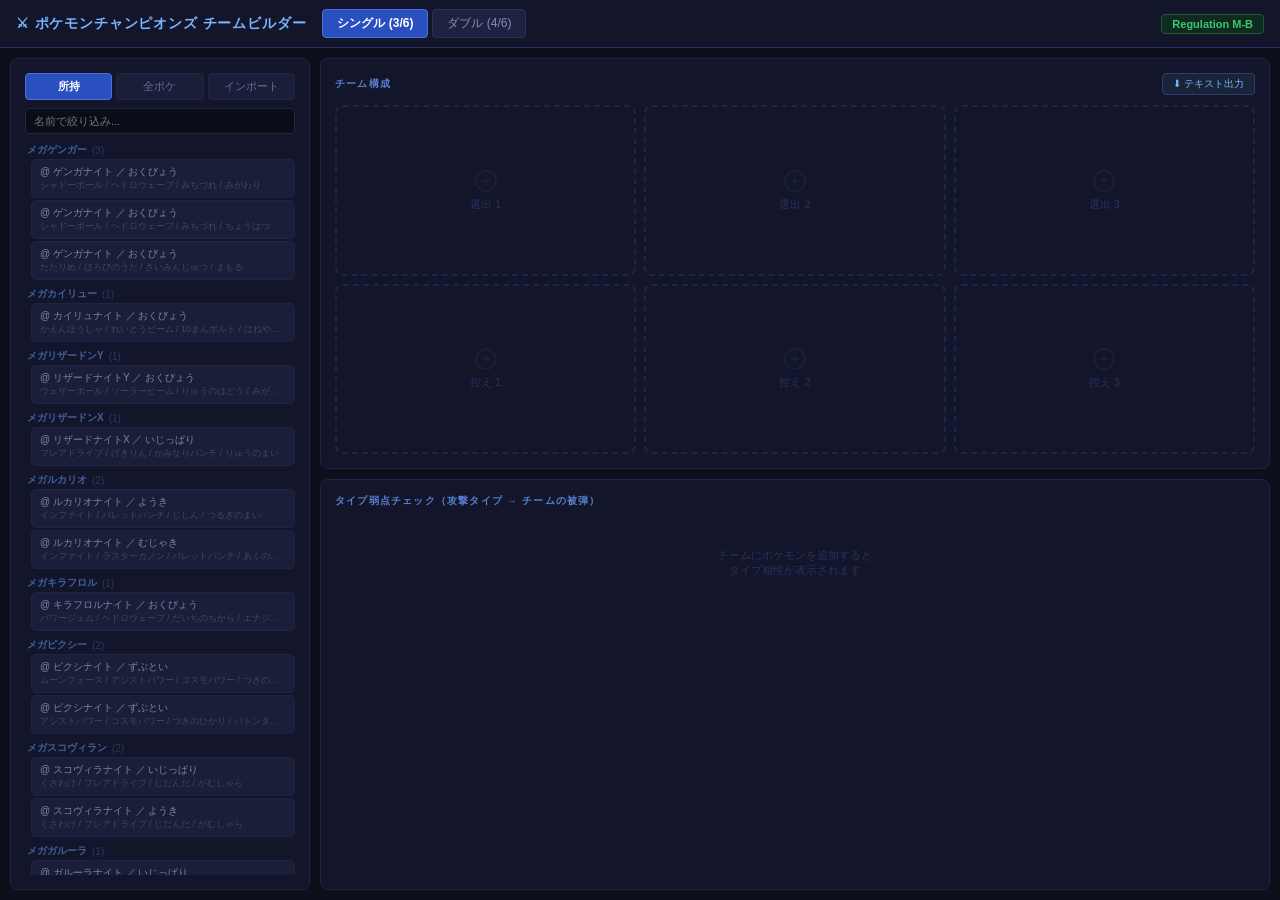
==== commit 7d4a739d: "Fix mega sprites, swap layout, slot click opens picker" ====
--- a/index.html
+++ b/index.html
@@ -20,8 +20,8 @@
 .btn-dl:hover { background: #2a3a58; }
 
 /* ── Layout ── */
-.layout { display: grid; grid-template-columns: 1fr 300px; grid-template-rows: 1fr 1fr; gap: 10px; padding: 10px; height: calc(100vh - 48px); }
-.import-panel { grid-column: 2; grid-row: 1 / 3; }
+.layout { display: grid; grid-template-columns: 300px 1fr; grid-template-rows: 1fr 1fr; gap: 10px; padding: 10px; height: calc(100vh - 48px); }
+.import-panel { grid-column: 1; grid-row: 1 / 3; }
 
 /* ── Panel ── */
 .panel { background: #13162a; border: 1px solid #1e2448; border-radius: 8px; padding: 14px; overflow: hidden; display: flex; flex-direction: column; }
@@ -1081,7 +1081,19 @@
 //  スプライト
 // ═══════════════════════════════════════════════
 
+const SHOWDOWN_NAMES = {
+  'メガゲンガー':'gengar-mega','メガルカリオ':'lucario-mega',
+  'メガリザードンX':'charizard-mega-x','メガリザードンY':'charizard-mega-y',
+  'メガガルーラ':'kangaskhan-mega','メガバンギラス':'tyranitar-mega',
+  'メガエルレイド':'gallade-mega','メガアブソル':'absol-mega',
+  'メガジュカイン':'sceptile-mega','メガバシャーモ':'blaziken-mega',
+  'メガラグラージ':'swampert-mega','メガクチート':'mawile-mega',
+  'メガメタグロス':'metagross-mega',
+}
+
 function getSpriteUrl(name) {
+  if (SHOWDOWN_NAMES[name])
+    return `https://play.pokemonshowdown.com/sprites/gen6/${SHOWDOWN_NAMES[name]}.png`
   const id = SPRITE_IDS[name]
   if (!id) return null
   return `https://raw.githubusercontent.com/PokeAPI/sprites/master/sprites/pokemon/${id}.png`
@@ -1241,7 +1253,15 @@
           <span>${label}</span>
         </div>
       `
-      el.addEventListener('click', () => highlightPool())
+      el.addEventListener('click', () => {
+        const mineBtn = document.querySelectorAll('.ptab')[0]
+        switchPTab('mine', mineBtn)
+        const list = document.getElementById('myList')
+        list.style.outline = '2px solid #2a50c0'
+        list.style.borderRadius = '6px'
+        setTimeout(() => { list.style.outline = ''; list.style.borderRadius = '' }, 600)
+        document.getElementById('mySearch').focus()
+      })
     }
     grid.appendChild(el)
   }
